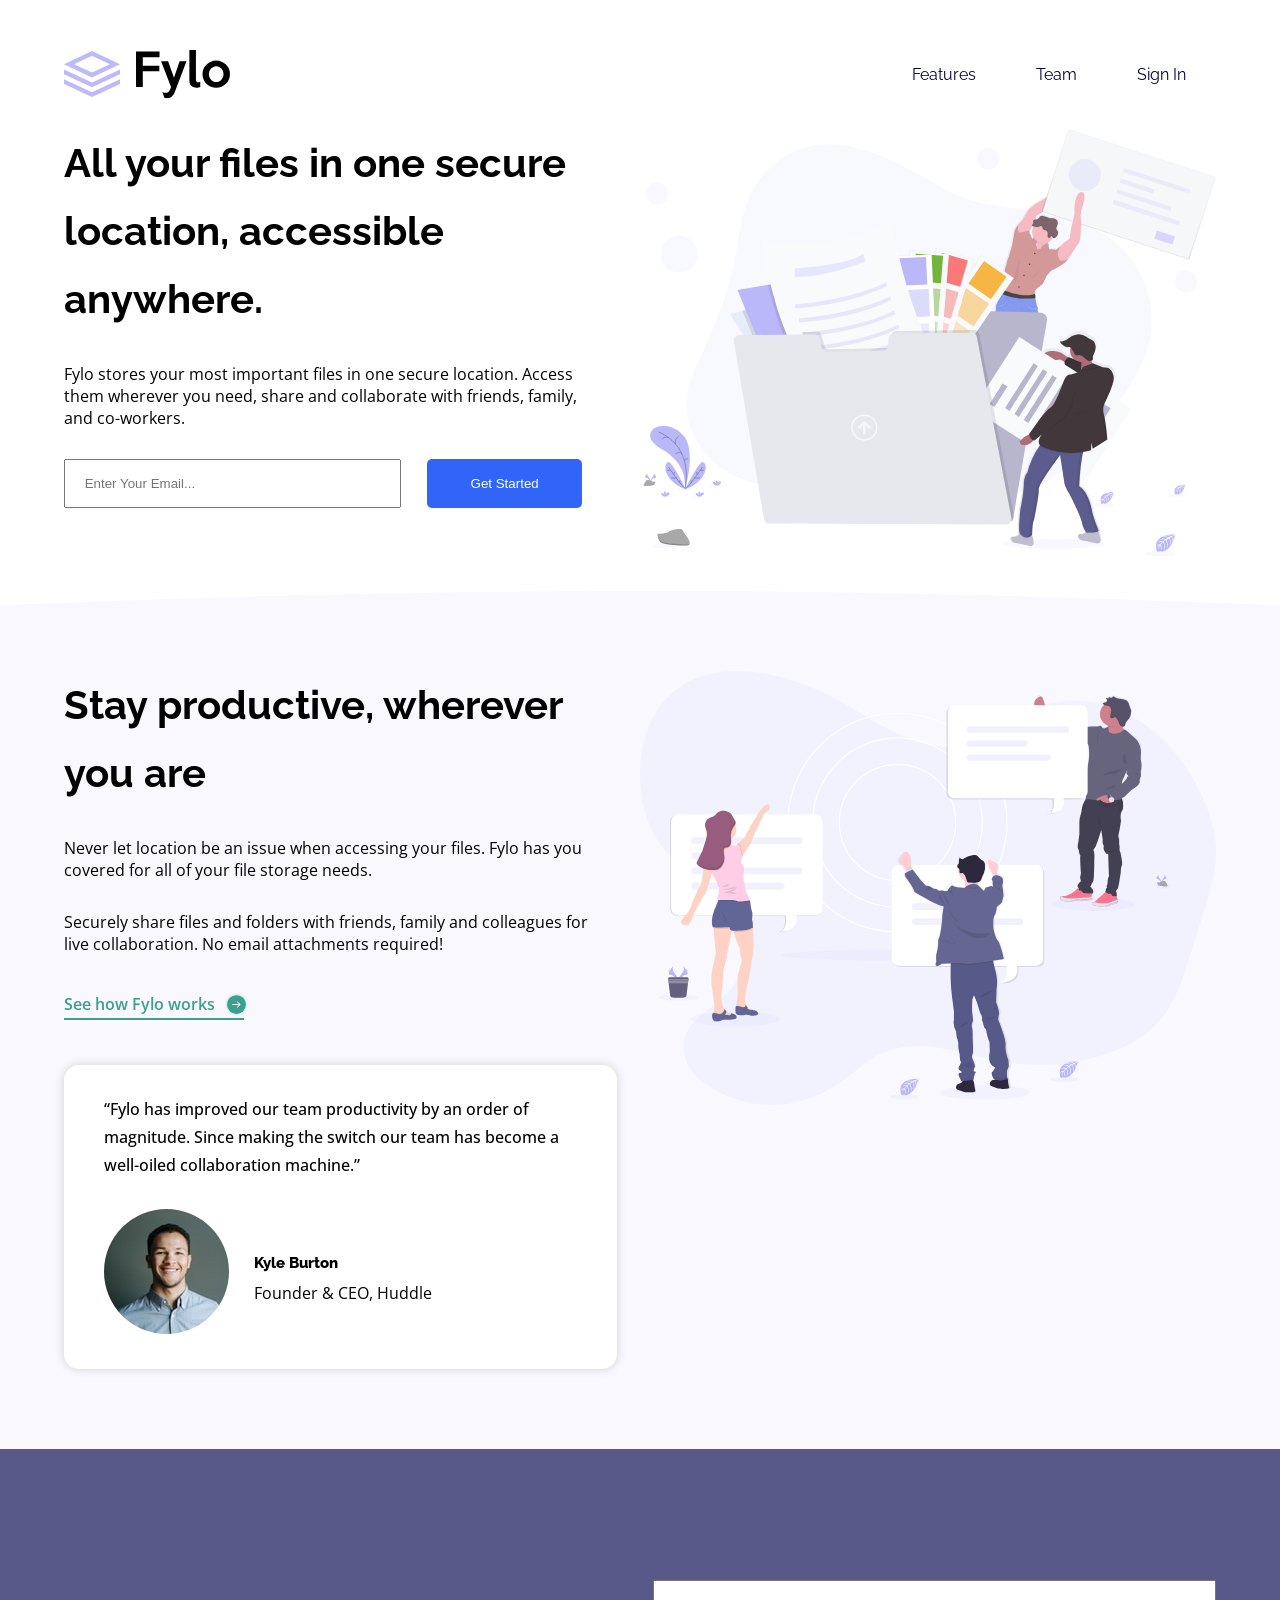
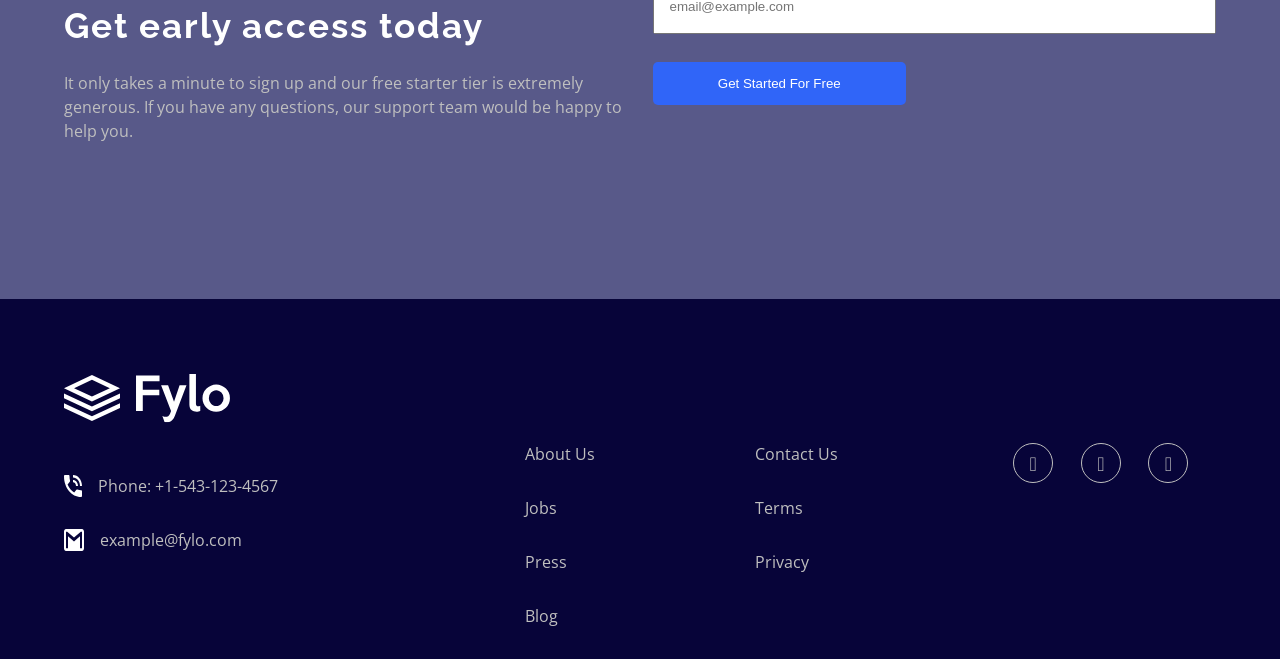
==== index.html @ cedbaf93 "Rename index.html.html to index.html" ====
<!DOCTYPE html>
<html lang="en">
<head>
    <meta charset="UTF-8">
    <meta name="viewport" content="width=device-width, initial-scale=1.0">
    <title>Fylo Project</title>
    <link rel="stylesheet" href="../CSS/Fylo.css">
    <link rel="stylesheet" href="../CSS/all.min.css">
</head>
<body>
    <header>
        <div class="container">
            <div class="navbar">
                <img src="Images/logo.svg" alt="" class="logo">
                <nav>
                    <ul>
                        <li><a href="#">Features</a></li>
                        <li><a href="#">Team</a></li>
                        <li><a href="#">Sign In</a></li>
                    </ul>
                </nav>
            </div>
            <div class="row">
                <div class="col-left">
                    <h1>All your files in one secure location, accessible anywhere.</h1>
                    <p>Fylo stores your most important files in one secure location. 
                        Access them wherever you need, share and collaborate with friends, 
                        family, and co-workers.</p>
                    <section>
                        <input type="email" name="Email" id="" placeholder=" Enter Your Email...">
                        <button type="button">Get Started</button>
                    </section>
                </div>
                <div class="col-right">
                    <img src="Images/illustration-1.svg" alt="" srcset="">
                </div>
            </div>
        </div>

    </header>

    <!--START Team-->
    <section class="team">
        <div class="container">
            <div class="row-team">
                <div class="col-left-t">
                    <h1> Stay productive, wherever you are</h1>
                    <div class="para">
                        <p>Never let location be an issue when accessing your files. Fylo has you 
                            covered for all of your file storage needs.</p>
                        <p>Securely share files and folders with friends, family and colleagues for 
                            live collaboration. No email attachments required!
                          </p>
                    </div>
                    <div class="a">
                        <a class="link" href="#">See how Fylo works <img src="Images/icon-arrow.svg"></img></a>
                    </div>
                    
                    <div class="text">
                        <q>Fylo has improved our team productivity by an order of magnitude. Since 
                            making the switch our team has become a well-oiled collaboration machine.</q>
                        <div class="profile">
                            <div class="pic">
                                <img src="Images/avatar-testimonial.jpg" alt="" srcset="">
                            </div>
                            <div class="position">
                                <h5>Kyle Burton</h5>
                                <p>Founder & CEO, Huddle</p>
                            </div>
                        </div>
                    </div>
                </div>
                <div class="col-right-t">
                    <img src="Images/illustration-2.svg" alt="" srcset="">
                </div>
            </div>
        </div>
    </section>
    <!--END Team-->

    <!-- Start Sign In -->

    <div class="sign-in">
        <div class="container">
            <div class="details">
                <div class="text">
                    <h2>Get early access today</h2>
                    <p>It only takes a minute to sign up and our free starter tier is extremely generous. 
                        If you have any questions, our support team would be happy to help you.</p>
                </div>
                <div class="subscribe">
                    <input type="email" name="" id="" placeholder="email@example.com">
                    <button type="button"> Get Started For Free</button>
                </div>
                
            </div>
        </div>
    </div>
    <!--End Sign In-->

    <!--Start Footer-->
    <footer>
        <div class="container">
            <img src="Images/logo - footer.svg" alt="">
            <div class="row-f">
                <div class="col-1">
                    <div class="info">
                        <img src="Images/icon-phone.svg" alt="" srcset="">
                        <p>Phone: +1-543-123-4567</p>
                    </div>
                    <div class="info">
                        <img src="Images/icon-email.svg" alt="">
                        <p>example@fylo.com</p>
                    </div>
                </div>
                <div class="col-2">
                    <ul>
                        <li><a href="#">About Us</a></li>
                        <li><a href="#"> Jobs</a></li>
                        <li><a href="#"> Press</a></li>
                        <li><a href="#"> Blog</a></li>
                    </ul>
                </div>
                <div class="col-3">
                    <ul>
                        <li><a href="">Contact Us</a></li>
                        <li><a href="">Terms</a></li>
                        <li><a href="">Privacy</a></li>
                    </ul>
                </div>
                <div class="col-4">
                    <a href="https://www.facebook.com" id=""><i class="fa-brands fa-facebook"></i></a>
                    <a href="https://www.instagram.com/belal_mohamde93/" id=""><i class="fa-brands fa-instagram"></i></a>
                    <a href="https://www.linkedin.com/in/belal-almusleh-9306/" id=""><i class="fa-brands fa-linkedin"></i></a>
                </div>
            </div>
        </div>
    </footer>
    <!--End Footer-->
</body>
</html>
---- CSS/Fylo.css ----
/*Libre Baskerville */
@import url('https://fonts.googleapis.com/css2?family=Libre+Baskerville:ital,wght@0,400;0,700;1,400&family=Open+Sans:ital,wght@0,300;0,400;0,500;0,700;0,800;1,300;1,400&family=Poppins:ital,wght@0,100;0,200;0,300;0,400;0,500;0,600;0,700;0,800;1,100;1,200;1,300;1,400&family=Quicksand:wght@300;400;500;600;700&family=Work+Sans:ital,wght@0,400;0,600;0,700;0,800;1,400;1,600;1,700&display=swap');
/*Mooli*/
@import url('https://fonts.googleapis.com/css2?family=Libre+Baskerville:ital,wght@0,400;0,700;1,400&family=Mooli&family=Open+Sans:ital,wght@0,300;0,400;0,500;0,700;0,800;1,300;1,400&family=Poppins:ital,wght@0,100;0,200;0,300;0,400;0,500;0,600;0,700;0,800;1,100;1,200;1,300;1,400&family=Quicksand:wght@300;400;500;600;700&family=Work+Sans:ital,wght@0,400;0,600;0,700;0,800;1,400;1,600;1,700&display=swap');
/*Barlow Condensed */
@import url('https://fonts.googleapis.com/css2?family=Barlow+Condensed:ital,wght@0,100;0,200;0,300;0,400;0,500;0,600;0,700;0,800;0,900;1,100;1,200;1,300;1,400;1,600;1,700;1,800;1,900&family=Libre+Baskerville:ital,wght@0,400;0,700;1,400&family=Mooli&family=Open+Sans:ital,wght@0,300;0,400;0,500;0,700;0,800;1,300;1,400&family=Poppins:ital,wght@0,100;0,200;0,300;0,400;0,500;0,600;0,700;0,800;1,100;1,200;1,300;1,400&family=Quicksand:wght@300;400;500;600;700&family=Work+Sans:ital,wght@0,400;0,600;0,700;0,800;1,400;1,600;1,700&display=swap');
/*Raleway*/
@import url('https://fonts.googleapis.com/css2?family=Barlow+Condensed:ital,wght@0,100;0,200;0,300;0,400;0,500;0,600;0,700;0,800;0,900;1,100;1,200;1,300;1,400;1,600;1,700;1,800;1,900&family=Libre+Baskerville:ital,wght@0,400;0,700;1,400&family=Mooli&family=Open+Sans:ital,wght@0,300;0,400;0,500;0,700;0,800;1,300;1,400&family=Poppins:ital,wght@0,100;0,200;0,300;0,400;0,500;0,600;0,700;0,800;1,100;1,200;1,300;1,400&family=Quicksand:wght@300;400;500;600;700&family=Raleway:ital,wght@0,100;0,200;0,300;0,500;0,600;0,700;0,800;0,900;1,100;1,200;1,300;1,400;1,500;1,600;1,700;1,800;1,900&family=Work+Sans:ital,wght@0,400;0,600;0,700;0,800;1,400;1,600;1,700&display=swap');
/*Opens sans */ 
@import url('https://fonts.googleapis.com/css2?family=Barlow+Condensed:ital,wght@0,100;0,200;0,300;0,400;0,500;0,600;0,700;0,800;0,900;1,100;1,200;1,300;1,400;1,600;1,700;1,800;1,900&family=Libre+Baskerville:ital,wght@0,400;0,700;1,400&family=Mooli&family=Open+Sans:ital,wght@0,300;0,400;0,500;0,600;0,700;0,800;1,300;1,400;1,500;1,600;1,700;1,800&family=Poppins:ital,wght@0,100;0,200;0,300;0,400;0,500;0,600;0,700;0,800;1,100;1,200;1,300;1,400&family=Quicksand:wght@300;400;500;600;700&family=Raleway:ital,wght@0,100;0,200;0,300;0,500;0,600;0,700;0,800;0,900;1,100;1,200;1,300;1,400;1,500;1,600;1,700;1,800;1,900&family=Work+Sans:ital,wght@0,400;0,600;0,700;0,800;1,400;1,600;1,700&display=swap');
* {
    box-sizing: border-box;
    list-style: none;
    padding: 0;
    margin: 0;
    text-decoration: none;
    color: black;
}

/* Variables */ 
:root {
    --font1:'Libre Baskville';
    --font2:'Mooli';
    --font3:'Barlow Condensed';
    --font4:'Raleway';
    --font5:'Open Sans';
    --Very-Dark-Blue: hsl(243, 87%, 12%);
    --Desaturated-Blue: hsl(238, 22%, 44%);
    --Bright-Blue: hsl(224, 93%, 58%);
    --Moderate-Cyan: hsl(170, 45%, 43%);
    --Light-Grayish-Blue: hsl(240, 75%, 98%);
    --Light-Gray: hsl(0, 0%, 75%);
    --body-font-size:16px;
}
/* Variables */ 

.container {
    margin: 0 5%;;
}
body{
    font-family: var(--font5),sans-serif;
    font-weight:400;
    font-size: 16px;
}
h1,h2,h3,h4,h5,h6,nav{
    font-family: var(--font4),serif;
}
/* Start Header */ 
header .container .navbar
    {
        display: flex;
        justify-content: space-between;
        align-items: center;
        margin-top: 50px;
    }
header .container nav ul{
    display: flex;
    align-items: center;
    }
header .container nav ul li a{
    margin: 0 30px;
    color: var(--Very-Dark-Blue);
    font-family: var(--font4), sans-serif;
}
header .container .row{
    display: flex;
    justify-content: space-between;
    padding-top: 30px;
    padding-bottom: 30px;
    flex-wrap:wrap-reverse;
}
header .container .row .col-left{
    flex-basis: 45%;
}
header .container .row .col-left h1{
    font-size: 40px;
    line-height: 1.7;
}
header .container .row .col-left p{
    margin: 30px 0;
}
header .container .row .col-left  section{
    display: flex;
    justify-content: space-between;
    flex-wrap: wrap;
}
header .container .row .col-left  section input {
    flex-basis: 65%;
    padding: 15px;
    margin-right: 3%;
}
header .container .row .col-left  section button{  
    flex-basis: 30% ;
    background: var(--Bright-Blue);
    border: none;
    color: white;
    cursor: pointer;
    border-radius: 5px;
   
}
header .container .row .col-right{
    flex-basis: 50%;
}
header .container .row .col-right img{
    max-width: 100% ;
}

@media (max-width:750px){
    header .container .row{
        justify-content: center;
    }
    header .container .navbar img{
        width: 30%;
    }
    header .container nav ul li a{
        margin:0 10px;
        font-size: 13px;
    }
    header .container .row .col-left  section input{
        flex-basis: 100%;
        margin-right: 0;
    }
    header .container .row .col-left  section button{
        margin-top: 15px;
        flex-basis: 100%;
        padding: 15px;
    }
    header .container .row .col-left{
        flex-basis: 100%;
    }
    header .container .row .col-right{
        flex-basis: 100%;
    }
}


/* Start Team Section */ 

.team {
    padding-top: 80px;
    padding-bottom: 80px;
    background-image: url('../Images/bg-curve-desktop.svg');
    background-repeat: no-repeat;
    background-position: center;
    background-size: cover;
}
.team .row-team {
    display: flex;
    flex-wrap: wrap-reverse;
    justify-content: space-between;
}
.team .col-left-t{
    flex-basis: 48%;
}
.team .col-left-t h1{
    font-size: 40px;
    line-height: 1.7;
}
.team .col-left-t .para p {
    margin: 30px 0;
}
.team .col-left-t a {
    color: var(--Moderate-Cyan);
    font-weight: 600;
    border-bottom: var(--Moderate-Cyan) 2px solid;
    padding-bottom: 3px;
}
.team .col-left-t a img{
    height: 25px;
    width: 25px;
   position: relative;
   bottom: -7px;
   right: -5px;
}
.team .col-left-t .text {
    margin-top: 50px;
    background-color: #fff;
    padding: 30px 40px;
    border-radius: 15px;
    box-shadow: 0px 0px 10px lightgray;
    min-width: 80%;
}
.team .col-left-t .text q{
    font-weight: 500;
    line-height: 1.75;
}
.team .col-left-t .text .profile {
    margin-top: 30px;
    display: flex;
    align-items: center;
}
.team .col-left-t .text .profile .pic img{
    border-radius: 50%;
}
.team .col-left-t .text .profile .position{
    margin-left: 25px;
}
.team .col-left-t .text .profile .position h5{
    font-weight: 800;
    font-size: 15px;
    margin: 10px 0;
}
.team .col-right-t{
    flex-basis: 50%;
}
.team .row-team .col-right-t img{
    max-width: 100%;
}

@media(max-width:750px){
    .team .col-left-t{
        flex-basis: 100%;
    }
    .team .col-right-t{
        flex-basis: 100%;
    }
    .team .col-right-t img{
        max-width: 100%;
    }
    .team .col-left-t .a{
    display: flex;
    justify-content: center;
    }
}

/* End Team */ 

/* Start Sign In */ 
.sign-in {
    background-color: var(--Desaturated-Blue);
    min-height: 50vh;
    display: flex;
    align-items: center;
}
.sign-in .details {
    display: flex;
   gap: 25px;
}
.sign-in .details .text>* {
    margin: 25px 0 ;
}
.sign-in .details .text{
    width: 50%;
}
.sign-in .details .text h2 {
    color: #fff;
    letter-spacing: 2px;
    font-size: 26pt;
    font-weight: 700;
}
.sign-in .details .text p{
    color: var(--Light-Gray);
    line-height: 1.5;
}
.sign-in .details .subscribe {
    width: 50%;
    display: flex;
    flex-wrap: wrap;
    height: 125px;
}
.sign-in .details .subscribe>*{
    display: inline-block;
    width: 100%;
}
.sign-in .details .subscribe input{
    height: 30%;
    padding: 25px 15px;

}
.sign-in .details .subscribe button{
    min-width:40%;
    max-width: 45%;
    border-radius: 5px;
    outline: none;
    border: none;
    background-color: var(--Bright-Blue);
    color: white;
    cursor: pointer;
}

@media (max-width:750px){
    .sign-in .details{
        flex-wrap: wrap;
        justify-content: center;
    }
    .sign-in .details .text{
        flex-basis: 100%;
        text-align: center;
    }
    .sign-in .details .subscribe{
        flex-basis: 100%;
        justify-content: center;
    }
    .sign-in .details .subscribe button {
       min-width: 100%;
}}

/* End Sign In */ 

/* Start Footer */ 
footer{
    background-color: var(--Very-Dark-Blue);
    padding-top: 75px;
}
footer p, footer a, footer i {
    color: var(--Light-Gray);
}
footer .container>img {
    margin-bottom: 15px;
}
footer .row-f {
    display: grid;
    grid-template-columns: 2fr repeat(3,1fr);
 }
 footer .row-f .col-1 .info {
    display: flex;
    gap: 1rem;
    margin: 2rem 0;
 }
 footer .row-f .col-2 li{
    margin-bottom: 2rem;
 }
 footer .row-f .col-3 li{
    margin-bottom: 2rem;
 }
 footer .row-f .col-4  {
    display: flex;
    justify-content: space-evenly;
 }
 footer .row-f .col-4 i {
    border: 1px var(--Light-Gray) solid;
    width: 40px;
    height: 40px;
    border-radius: 50%;
    font-size: 20px;
    text-align: center;
    line-height: 2;
 }
 @media(550px<= width <=749px){

 }

 @media(max-width:600px){
    footer .row-f {
        grid-template-columns:minmax(0,1fr);
        grid-template-rows: repeat(4,1fr);
    }
    footer .row-f .col-4 {
        justify-content: center;
    }
    footer .row-f .col-4 a {
        margin: 0 2rem;
    }
 }
/* Footer End */
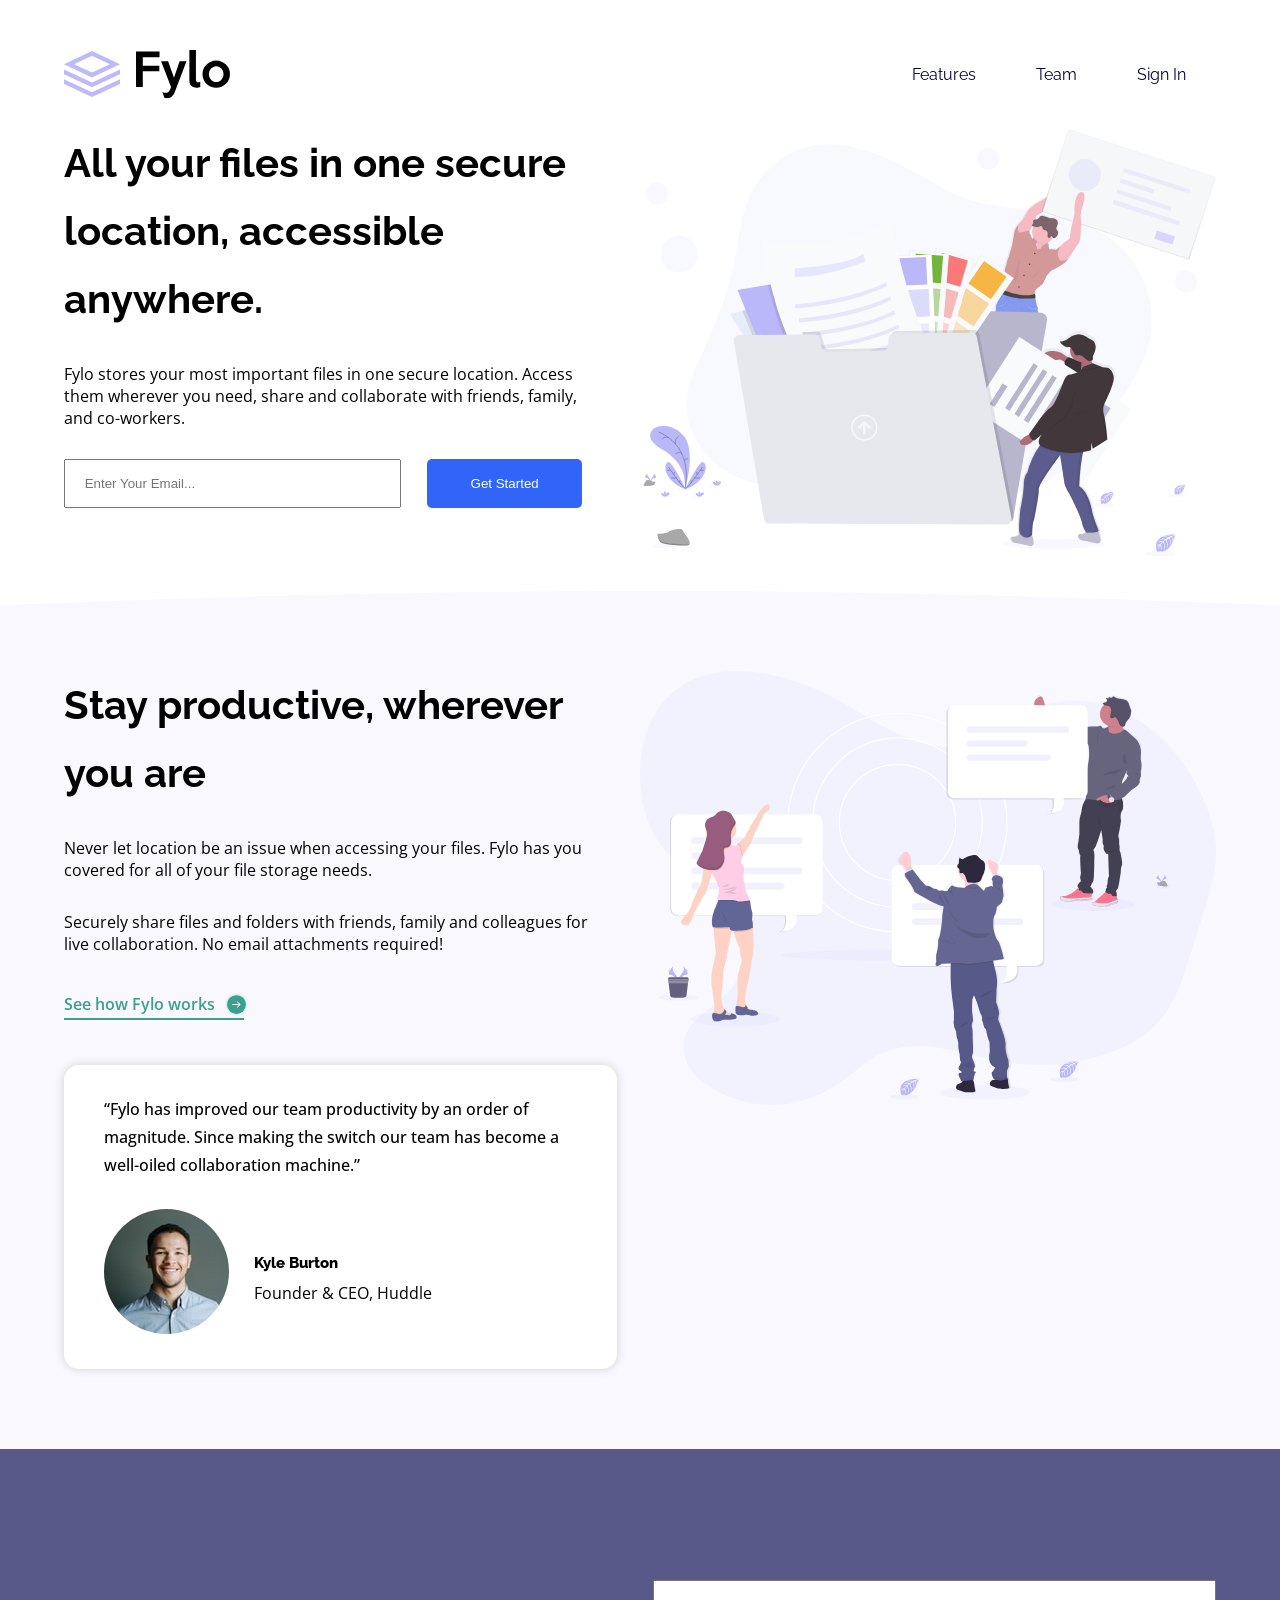
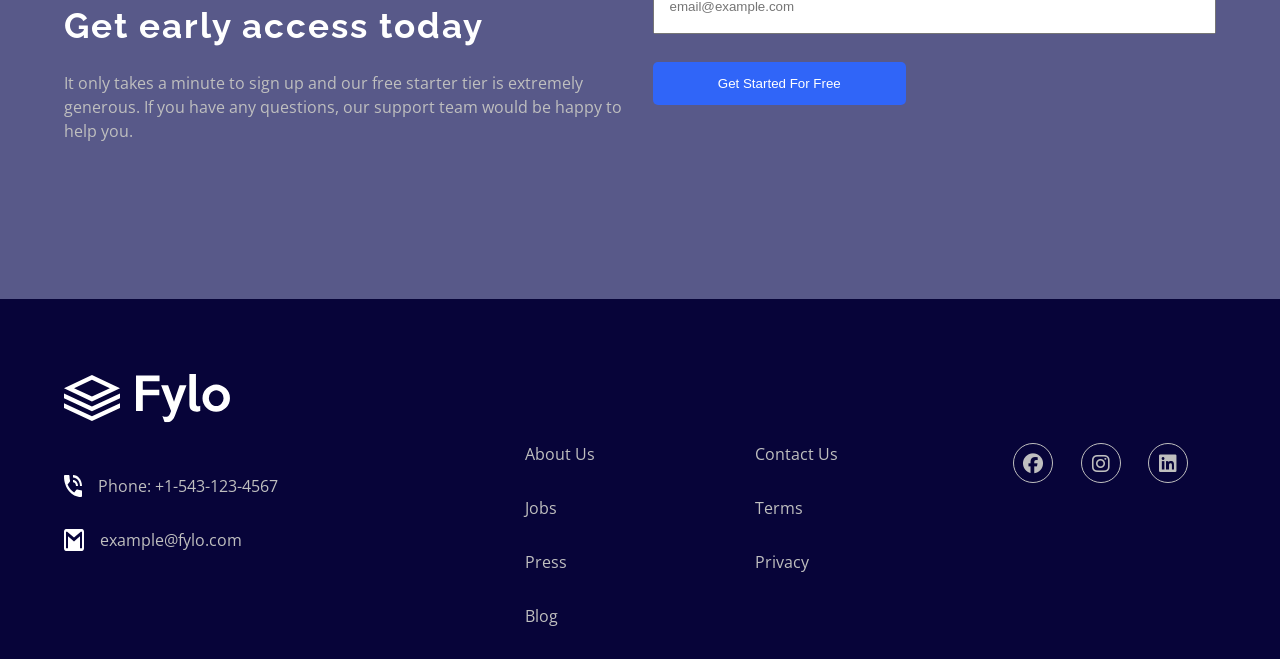
==== commit d236cdf5: "Update index.html" ====
--- a/index.html
+++ b/index.html
@@ -4,8 +4,9 @@
     <meta charset="UTF-8">
     <meta name="viewport" content="width=device-width, initial-scale=1.0">
     <title>Fylo Project</title>
-    <link rel="stylesheet" href="../CSS/Fylo.css">
-    <link rel="stylesheet" href="../CSS/all.min.css">
+    <link rel="stylesheet" href="CSS/Fylo.css">
+    <link rel="stylesheet" href="CSS/all.min.css">
+    <link rel="stylesheet" href="https://cdnjs.cloudflare.com/ajax/libs/font-awesome/6.4.2/css/all.min.css" integrity="sha512-z3gLpd7yknf1YoNbCzqRKc4qyor8gaKU1qmn+CShxbuBusANI9QpRohGBreCFkKxLhei6S9CQXFEbbKuqLg0DA==" crossorigin="anonymous" referrerpolicy="no-referrer" />
 </head>
 <body>
     <header>
